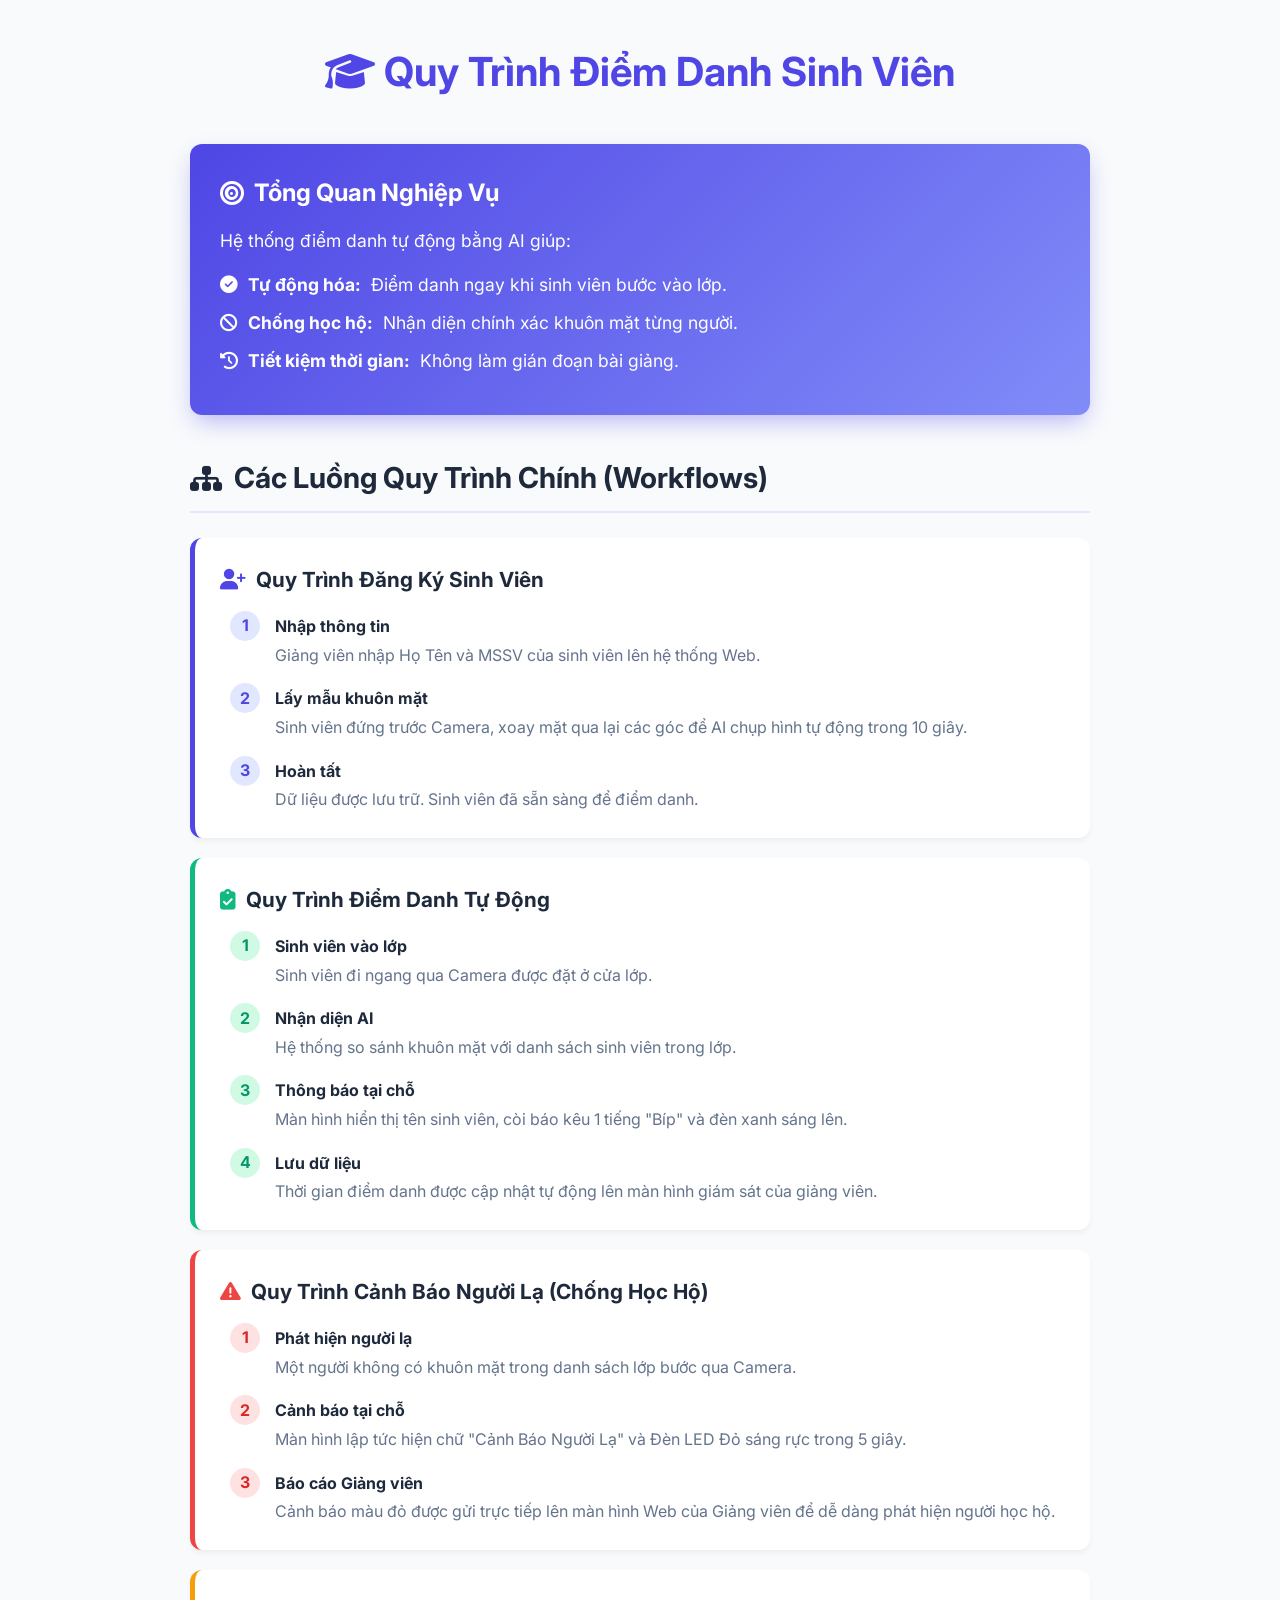
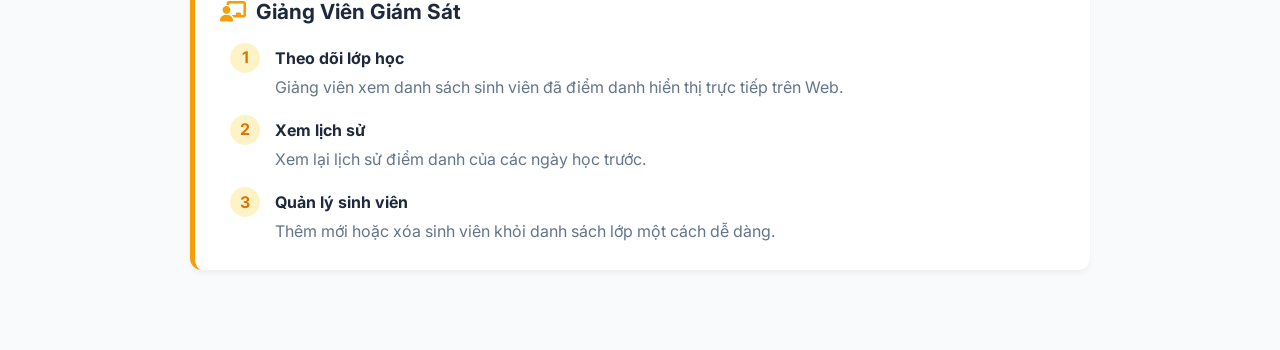
==== Tài liệu/Quy_Trinh_Nghiep_Vu.html @ 742c2cbf "first commit" ====
<!DOCTYPE html>
<html lang="vi">
<head>
    <meta charset="UTF-8">
    <meta name="viewport" content="width=device-width, initial-scale=1.0">
    <title>Quy Trình Nghiệp Vụ - Điểm Danh Sinh Viên</title>
    <!-- Font Awesome -->
    <link rel="stylesheet" href="https://cdnjs.cloudflare.com/ajax/libs/font-awesome/6.4.0/css/all.min.css">
    <!-- Google Fonts -->
    <link href="https://fonts.googleapis.com/css2?family=Inter:wght@300;400;600;700&display=swap" rel="stylesheet">
    <style>
        :root {
            --primary: #4f46e5;
            --primary-light: #e0e7ff;
            --secondary: #64748b;
            --success: #10b981;
            --danger: #ef4444;
            --warning: #f59e0b;
            --bg: #f8fafc;
            --card-bg: #ffffff;
            --text-main: #1e293b;
            --text-muted: #64748b;
        }

        * {
            box-sizing: border-box;
            margin: 0;
            padding: 0;
        }

        body {
            font-family: 'Inter', sans-serif;
            background-color: var(--bg);
            color: var(--text-main);
            line-height: 1.6;
            padding: 40px 20px;
        }

        .container {
            max-width: 900px;
            margin: 0 auto;
        }

        .header {
            text-align: center;
            margin-bottom: 40px;
        }

        .header h1 {
            color: var(--primary);
            font-size: 2.5rem;
            margin-bottom: 15px;
        }

        .header p {
            color: var(--secondary);
            font-size: 1.1rem;
            max-width: 700px;
            margin: 0 auto;
        }

        .overview-card {
            background: linear-gradient(135deg, var(--primary), #818cf8);
            color: white;
            padding: 30px;
            border-radius: 12px;
            margin-bottom: 40px;
            box-shadow: 0 10px 25px -5px rgba(79, 70, 229, 0.4);
        }

        .overview-card h2 {
            display: flex;
            align-items: center;
            gap: 10px;
            margin-bottom: 15px;
            font-size: 1.5rem;
        }

        .overview-card ul {
            list-style: none;
            padding-left: 0;
        }

        .overview-card li {
            margin-bottom: 10px;
            font-size: 1.1rem;
            display: flex;
            align-items: center;
            gap: 10px;
        }

        .workflow-section {
            margin-bottom: 40px;
        }

        .workflow-section h2 {
            color: var(--text-main);
            font-size: 1.8rem;
            margin-bottom: 25px;
            display: flex;
            align-items: center;
            gap: 12px;
            border-bottom: 2px solid var(--primary-light);
            padding-bottom: 10px;
        }

        .workflow-card {
            background-color: var(--card-bg);
            border-radius: 12px;
            padding: 25px;
            margin-bottom: 20px;
            box-shadow: 0 4px 6px -1px rgba(0, 0, 0, 0.05);
            border-left: 5px solid var(--primary);
            transition: transform 0.2s ease;
        }

        .workflow-card:hover {
            transform: translateY(-3px);
        }

        .workflow-card.onboarding { border-left-color: var(--primary); }
        .workflow-card.attendance { border-left-color: var(--success); }
        .workflow-card.security { border-left-color: var(--danger); }
        .workflow-card.admin { border-left-color: var(--warning); }

        .workflow-header {
            display: flex;
            justify-content: space-between;
            align-items: flex-start;
            margin-bottom: 15px;
        }

        .workflow-title {
            font-size: 1.3rem;
            font-weight: 700;
            color: var(--text-main);
            display: flex;
            align-items: center;
            gap: 10px;
        }

        .workflow-badge {
            font-size: 0.85rem;
            padding: 4px 10px;
            border-radius: 20px;
            font-weight: 600;
            background-color: var(--primary-light);
            color: var(--primary);
        }

        .workflow-content {
            padding-left: 10px;
        }

        .step {
            display: flex;
            margin-bottom: 15px;
            align-items: flex-start;
            position: relative;
        }

        .step:last-child {
            margin-bottom: 0;
        }

        .step-number {
            flex-shrink: 0;
            width: 30px;
            height: 30px;
            background-color: var(--primary-light);
            color: var(--primary);
            border-radius: 50%;
            display: flex;
            align-items: center;
            justify-content: center;
            font-weight: bold;
            margin-right: 15px;
            z-index: 2;
        }

        .step-text {
            padding-top: 3px;
        }

        .step-text strong {
            color: var(--text-main);
            display: block;
            margin-bottom: 3px;
        }
        
        .step-text p {
            color: var(--text-muted);
            margin: 0;
        }
    </style>
</head>
<body>

<div class="container">
    <div class="header">
        <h1><i class="fa-solid fa-graduation-cap"></i> Quy Trình Điểm Danh Sinh Viên</h1>
    </div>

    <div class="overview-card">
        <h2><i class="fa-solid fa-bullseye"></i> Tổng Quan Nghiệp Vụ</h2>
        <p style="margin-bottom: 15px; font-size: 1.1rem;">Hệ thống điểm danh tự động bằng AI giúp:</p>
        <ul>
            <li><i class="fa-solid fa-circle-check"></i> <strong>Tự động hóa:</strong> Điểm danh ngay khi sinh viên bước vào lớp.</li>
            <li><i class="fa-solid fa-ban"></i> <strong>Chống học hộ:</strong> Nhận diện chính xác khuôn mặt từng người.</li>
            <li><i class="fa-solid fa-clock-rotate-left"></i> <strong>Tiết kiệm thời gian:</strong> Không làm gián đoạn bài giảng.</li>
        </ul>
    </div>

    <div class="workflow-section">
        <h2><i class="fa-solid fa-sitemap"></i> Các Luồng Quy Trình Chính (Workflows)</h2>

        <!-- Luồng 1 -->
        <div class="workflow-card onboarding">
            <div class="workflow-header">
                <div class="workflow-title">
                    <i class="fa-solid fa-user-plus" style="color: var(--primary)"></i> 
                    Quy Trình Đăng Ký Sinh Viên
                </div>
            </div>
            <div class="workflow-content">
                <div class="step">
                    <div class="step-number" style="background: #e0e7ff; color: #4f46e5;">1</div>
                    <div class="step-text">
                        <strong>Nhập thông tin</strong>
                        <p>Giảng viên nhập Họ Tên và MSSV của sinh viên lên hệ thống Web.</p>
                    </div>
                </div>
                <div class="step">
                    <div class="step-number" style="background: #e0e7ff; color: #4f46e5;">2</div>
                    <div class="step-text">
                        <strong>Lấy mẫu khuôn mặt</strong>
                        <p>Sinh viên đứng trước Camera, xoay mặt qua lại các góc để AI chụp hình tự động trong 10 giây.</p>
                    </div>
                </div>
                <div class="step">
                    <div class="step-number" style="background: #e0e7ff; color: #4f46e5;">3</div>
                    <div class="step-text">
                        <strong>Hoàn tất</strong>
                        <p>Dữ liệu được lưu trữ. Sinh viên đã sẵn sàng để điểm danh.</p>
                    </div>
                </div>
            </div>
        </div>

        <!-- Luồng 2 -->
        <div class="workflow-card attendance">
            <div class="workflow-header">
                <div class="workflow-title">
                    <i class="fa-solid fa-clipboard-check" style="color: var(--success)"></i> 
                    Quy Trình Điểm Danh Tự Động
                </div>
            </div>
            <div class="workflow-content">
                <div class="step">
                    <div class="step-number" style="background: #d1fae5; color: #059669;">1</div>
                    <div class="step-text">
                        <strong>Sinh viên vào lớp</strong>
                        <p>Sinh viên đi ngang qua Camera được đặt ở cửa lớp.</p>
                    </div>
                </div>
                <div class="step">
                    <div class="step-number" style="background: #d1fae5; color: #059669;">2</div>
                    <div class="step-text">
                        <strong>Nhận diện AI</strong>
                        <p>Hệ thống so sánh khuôn mặt với danh sách sinh viên trong lớp.</p>
                    </div>
                </div>
                <div class="step">
                    <div class="step-number" style="background: #d1fae5; color: #059669;">3</div>
                    <div class="step-text">
                        <strong>Thông báo tại chỗ</strong>
                        <p>Màn hình hiển thị tên sinh viên, còi báo kêu 1 tiếng "Bíp" và đèn xanh sáng lên.</p>
                    </div>
                </div>
                <div class="step">
                    <div class="step-number" style="background: #d1fae5; color: #059669;">4</div>
                    <div class="step-text">
                        <strong>Lưu dữ liệu</strong>
                        <p>Thời gian điểm danh được cập nhật tự động lên màn hình giám sát của giảng viên.</p>
                    </div>
                </div>
            </div>
        </div>

        <!-- Luồng 3: Cảnh báo người lạ -->
        <div class="workflow-card security">
            <div class="workflow-header">
                <div class="workflow-title">
                    <i class="fa-solid fa-triangle-exclamation" style="color: var(--danger)"></i> 
                    Quy Trình Cảnh Báo Người Lạ (Chống Học Hộ)
                </div>
            </div>
            <div class="workflow-content">
                <div class="step">
                    <div class="step-number" style="background: #fee2e2; color: #dc2626;">1</div>
                    <div class="step-text">
                        <strong>Phát hiện người lạ</strong>
                        <p>Một người không có khuôn mặt trong danh sách lớp bước qua Camera.</p>
                    </div>
                </div>
                <div class="step">
                    <div class="step-number" style="background: #fee2e2; color: #dc2626;">2</div>
                    <div class="step-text">
                        <strong>Cảnh báo tại chỗ</strong>
                        <p>Màn hình lập tức hiện chữ "Cảnh Báo Người Lạ" và Đèn LED Đỏ sáng rực trong 5 giây.</p>
                    </div>
                </div>
                <div class="step">
                    <div class="step-number" style="background: #fee2e2; color: #dc2626;">3</div>
                    <div class="step-text">
                        <strong>Báo cáo Giảng viên</strong>
                        <p>Cảnh báo màu đỏ được gửi trực tiếp lên màn hình Web của Giảng viên để dễ dàng phát hiện người học hộ.</p>
                    </div>
                </div>
            </div>
        </div>

        <!-- Luồng 4 -->
        <div class="workflow-card admin">
            <div class="workflow-header">
                <div class="workflow-title">
                    <i class="fa-solid fa-chalkboard-user" style="color: var(--warning)"></i> 
                    Giảng Viên Giám Sát
                </div>
            </div>
            <div class="workflow-content">
                <div class="step">
                    <div class="step-number" style="background: #fef3c7; color: #d97706;">1</div>
                    <div class="step-text">
                        <strong>Theo dõi lớp học</strong>
                        <p>Giảng viên xem danh sách sinh viên đã điểm danh hiển thị trực tiếp trên Web.</p>
                    </div>
                </div>
                <div class="step">
                    <div class="step-number" style="background: #fef3c7; color: #d97706;">2</div>
                    <div class="step-text">
                        <strong>Xem lịch sử</strong>
                        <p>Xem lại lịch sử điểm danh của các ngày học trước.</p>
                    </div>
                </div>
                <div class="step">
                    <div class="step-number" style="background: #fef3c7; color: #d97706;">3</div>
                    <div class="step-text">
                        <strong>Quản lý sinh viên</strong>
                        <p>Thêm mới hoặc xóa sinh viên khỏi danh sách lớp một cách dễ dàng.</p>
                    </div>
                </div>
            </div>
        </div>

    </div>
</div>

</body>
</html>
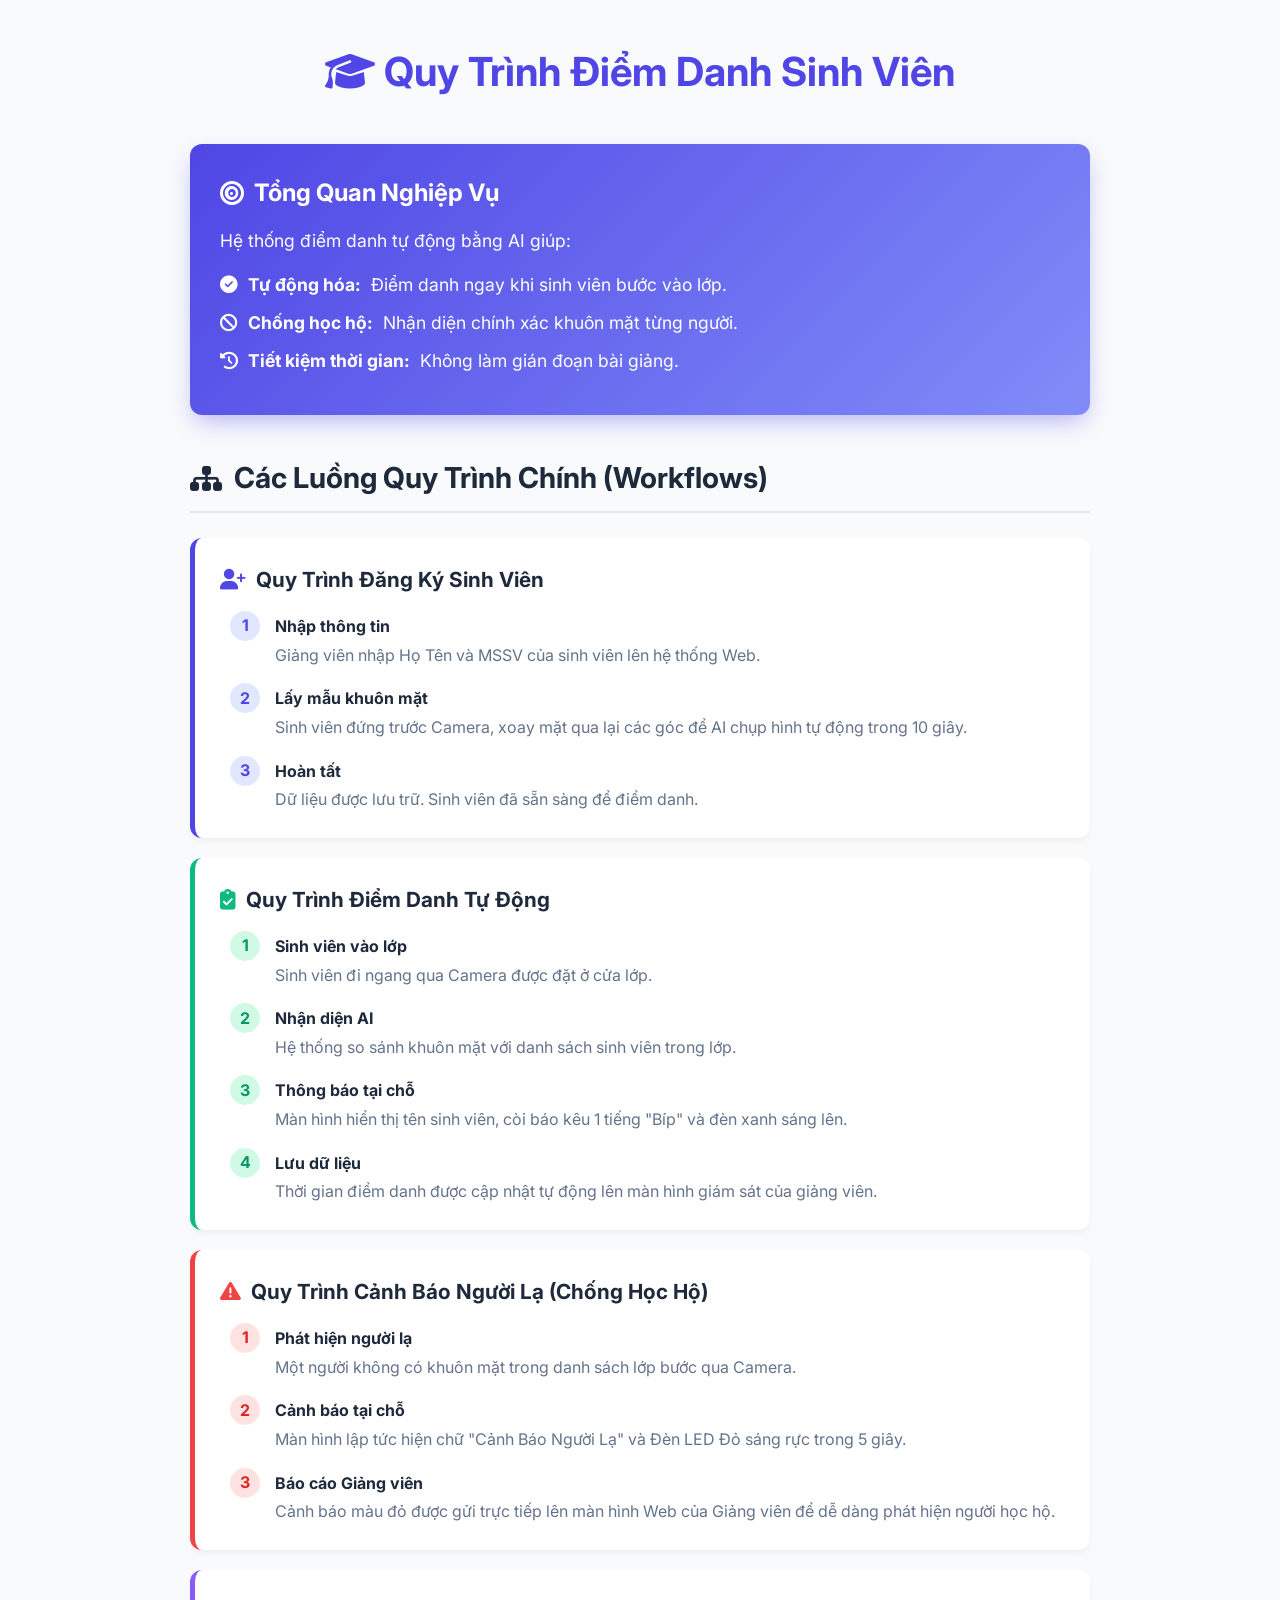
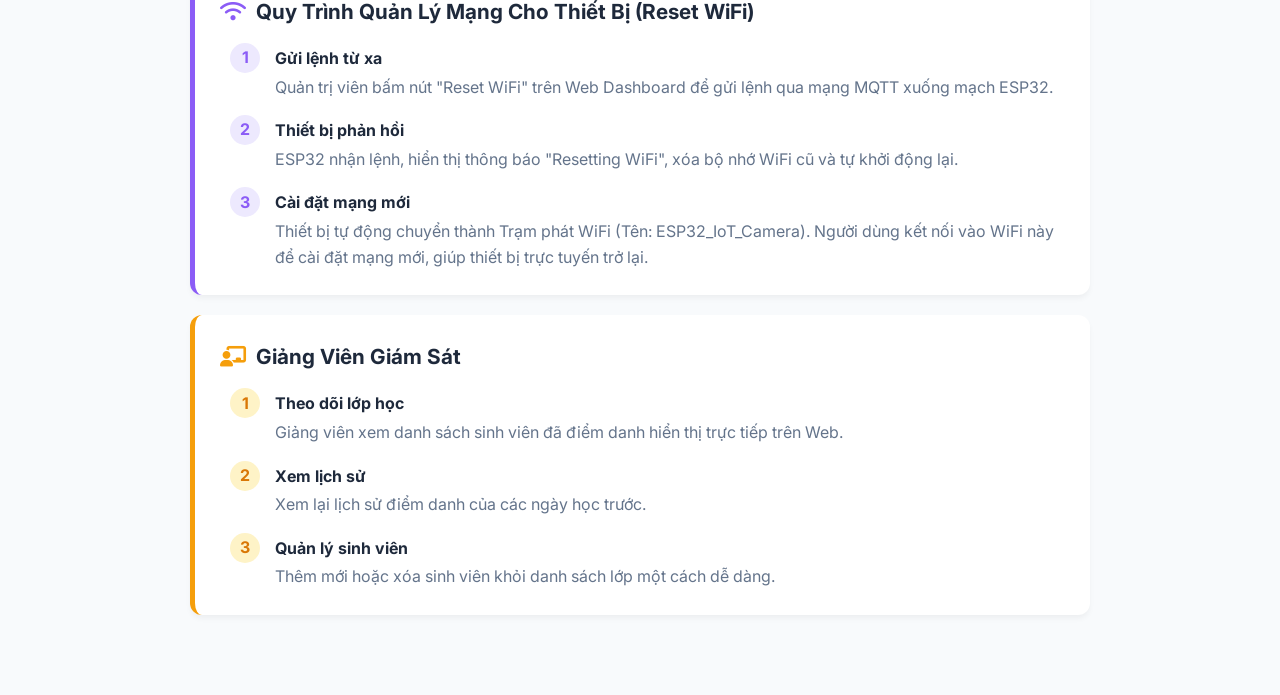
==== commit 1ed2db71: "Fix lỗi và tối ưu code" ====
--- a/Tài liệu/Quy_Trinh_Nghiep_Vu.html
+++ b/Tài liệu/Quy_Trinh_Nghiep_Vu.html
@@ -320,7 +320,40 @@
             </div>
         </div>
 
-        <!-- Luồng 4 -->
+        <!-- Luồng 4: Quản lý thiết bị (Mạng) -->
+        <div class="workflow-card" style="border-left-color: #8b5cf6;">
+            <div class="workflow-header">
+                <div class="workflow-title">
+                    <i class="fa-solid fa-wifi" style="color: #8b5cf6"></i> 
+                    Quy Trình Quản Lý Mạng Cho Thiết Bị (Reset WiFi)
+                </div>
+            </div>
+            <div class="workflow-content">
+                <div class="step">
+                    <div class="step-number" style="background: #ede9fe; color: #8b5cf6;">1</div>
+                    <div class="step-text">
+                        <strong>Gửi lệnh từ xa</strong>
+                        <p>Quản trị viên bấm nút "Reset WiFi" trên Web Dashboard để gửi lệnh qua mạng MQTT xuống mạch ESP32.</p>
+                    </div>
+                </div>
+                <div class="step">
+                    <div class="step-number" style="background: #ede9fe; color: #8b5cf6;">2</div>
+                    <div class="step-text">
+                        <strong>Thiết bị phản hồi</strong>
+                        <p>ESP32 nhận lệnh, hiển thị thông báo "Resetting WiFi", xóa bộ nhớ WiFi cũ và tự khởi động lại.</p>
+                    </div>
+                </div>
+                <div class="step">
+                    <div class="step-number" style="background: #ede9fe; color: #8b5cf6;">3</div>
+                    <div class="step-text">
+                        <strong>Cài đặt mạng mới</strong>
+                        <p>Thiết bị tự động chuyển thành Trạm phát WiFi (Tên: ESP32_IoT_Camera). Người dùng kết nối vào WiFi này để cài đặt mạng mới, giúp thiết bị trực tuyến trở lại.</p>
+                    </div>
+                </div>
+            </div>
+        </div>
+
+        <!-- Luồng 5 -->
         <div class="workflow-card admin">
             <div class="workflow-header">
                 <div class="workflow-title">
